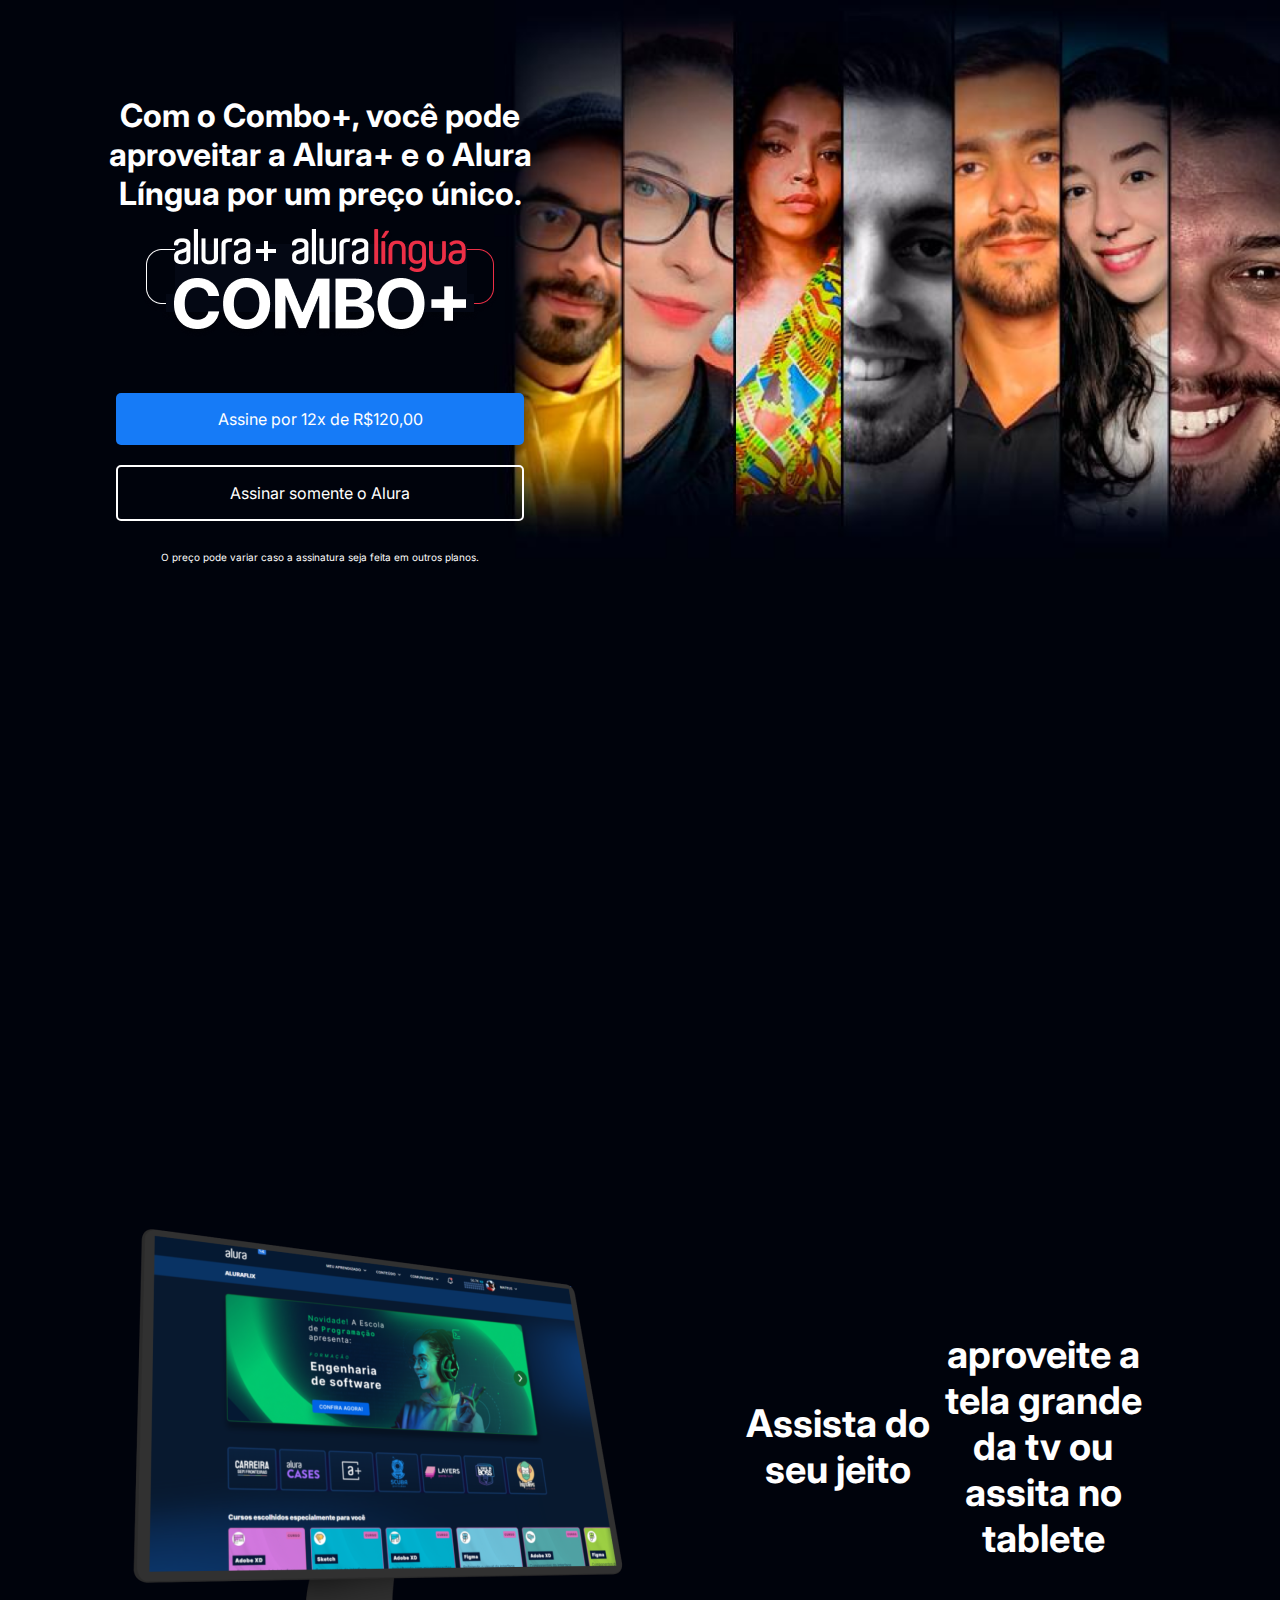
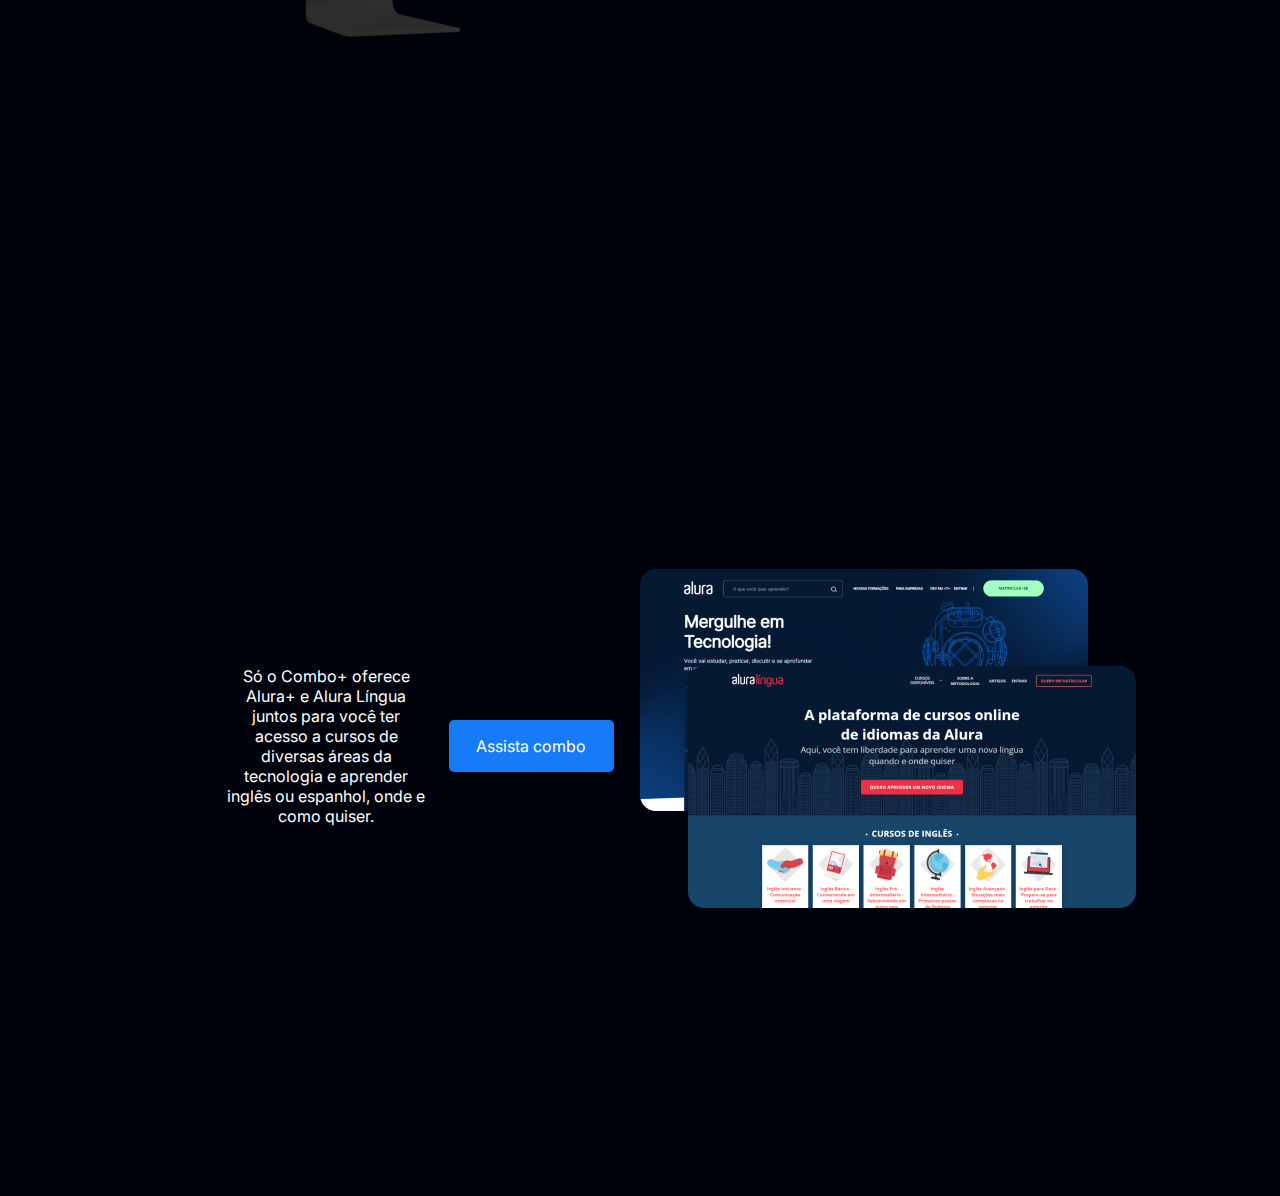
==== mendesflix-2front23-main/index.html @ c1536bf4 "Add files via upload" ====
<!DOCTYPE html>
<html lang="en">
<head>
    <meta charset="UTF-8">
    <meta http-equiv="X-UA-Compatible" content="IE=edge">
    <meta name="viewport" content="width=device-width, initial-scale=1.0">
    <title>MendesFlix</title>
    <link rel="stylesheet" href="css/style.css">
</head>
<body>
    <section class="principal container">
    <div>
    <h1>
        Com o Combo+, você pode aproveitar a Alura+ e o Alura Língua por um preço único.
    </h1>
    <img src="img/combo.png" alt="Combo Alura">

    <a href="#" class="assine_botao">
        Assine por 12x de R$120,00
    </a>
    <a href="#" class="container_botao botao_secundario">
        Assinar somente o Alura
    </a>
    <p class="container_aviso">
        O preço pode variar caso a assinatura seja feita em outros planos.
    </p>
    
</div>
    </section>
    <section class="container secundario">
        <img src="img/assista.png" alt="">
        <div class="container secundario">
            <h2 class="descricao_titulo">Assista do seu jeito</h2>
            <p class="descricao_titulo">
                aproveite a tela grande da tv ou assita no tablete

            </p>
        </div>
    </section>

    <section class="container secundario">
        <div class="container secundario">
            <p class="descricao_texto">
                Só o Combo+ oferece Alura+ e Alura Língua juntos para você ter acesso a cursos de diversas áreas da tecnologia e aprender inglês ou espanhol, onde e como quiser.

            </p>
            <a href="www.alura.com.br" class="container_botao secundario_botao">
                Assista combo
            </a>
        </div>
        <img src="img/Telas.png" alt="">
    </section>
</body>

</html>
---- mendesflix-2front23-main/css/style.css ----
@import url('https://fonts.googleapis.com/css2?family=Inter&display=swap');
:root{
    --branco-principal: #fff;
    --botao-azul: #167BF7;
    --cor-de-fundo: #00030C;
}
body{
    background-color: var(--cor-de-fundo);
    color: var(--branco-principal);
    font-family: 'Inter', sans-serif;

}
*{
    margin: 0;
    padding: 0;
}
.principal{
    background-image: url("../img/background.png");
    background-repeat: no-repeat;
    background-size: contain;
    display: block;
}
.container{
    height: 100vh;
    display: grid;
    grid-template-columns: 50% 50%;
}
.assine_botao, .container_botao{
    background-color: var(--botao-azul);
    border-radius: 5px;
    padding: 1em;
    color: var(--branco-principal);
    text-decoration: none;
    display: block;
    margin: 20px;
}

.botao_secundario{
    background-color: transparent;
    border: 2px solid var(--branco-principal);
}
.container img{
    margin: 1em 0 2em 0;
}
.container div{
    margin: 6em;
    text-align: center;
}
.container_aviso{
    padding: 10px;
    font-size: 10px;
}
.container.secundario{
    width: 80%;
}
.secundario{
    align-items: center;
    margin: 0 auto;
}
.descricao_titulo{
    font-weight: 700;
    font-size: 38px;
    color: var(--branco-principal);
}
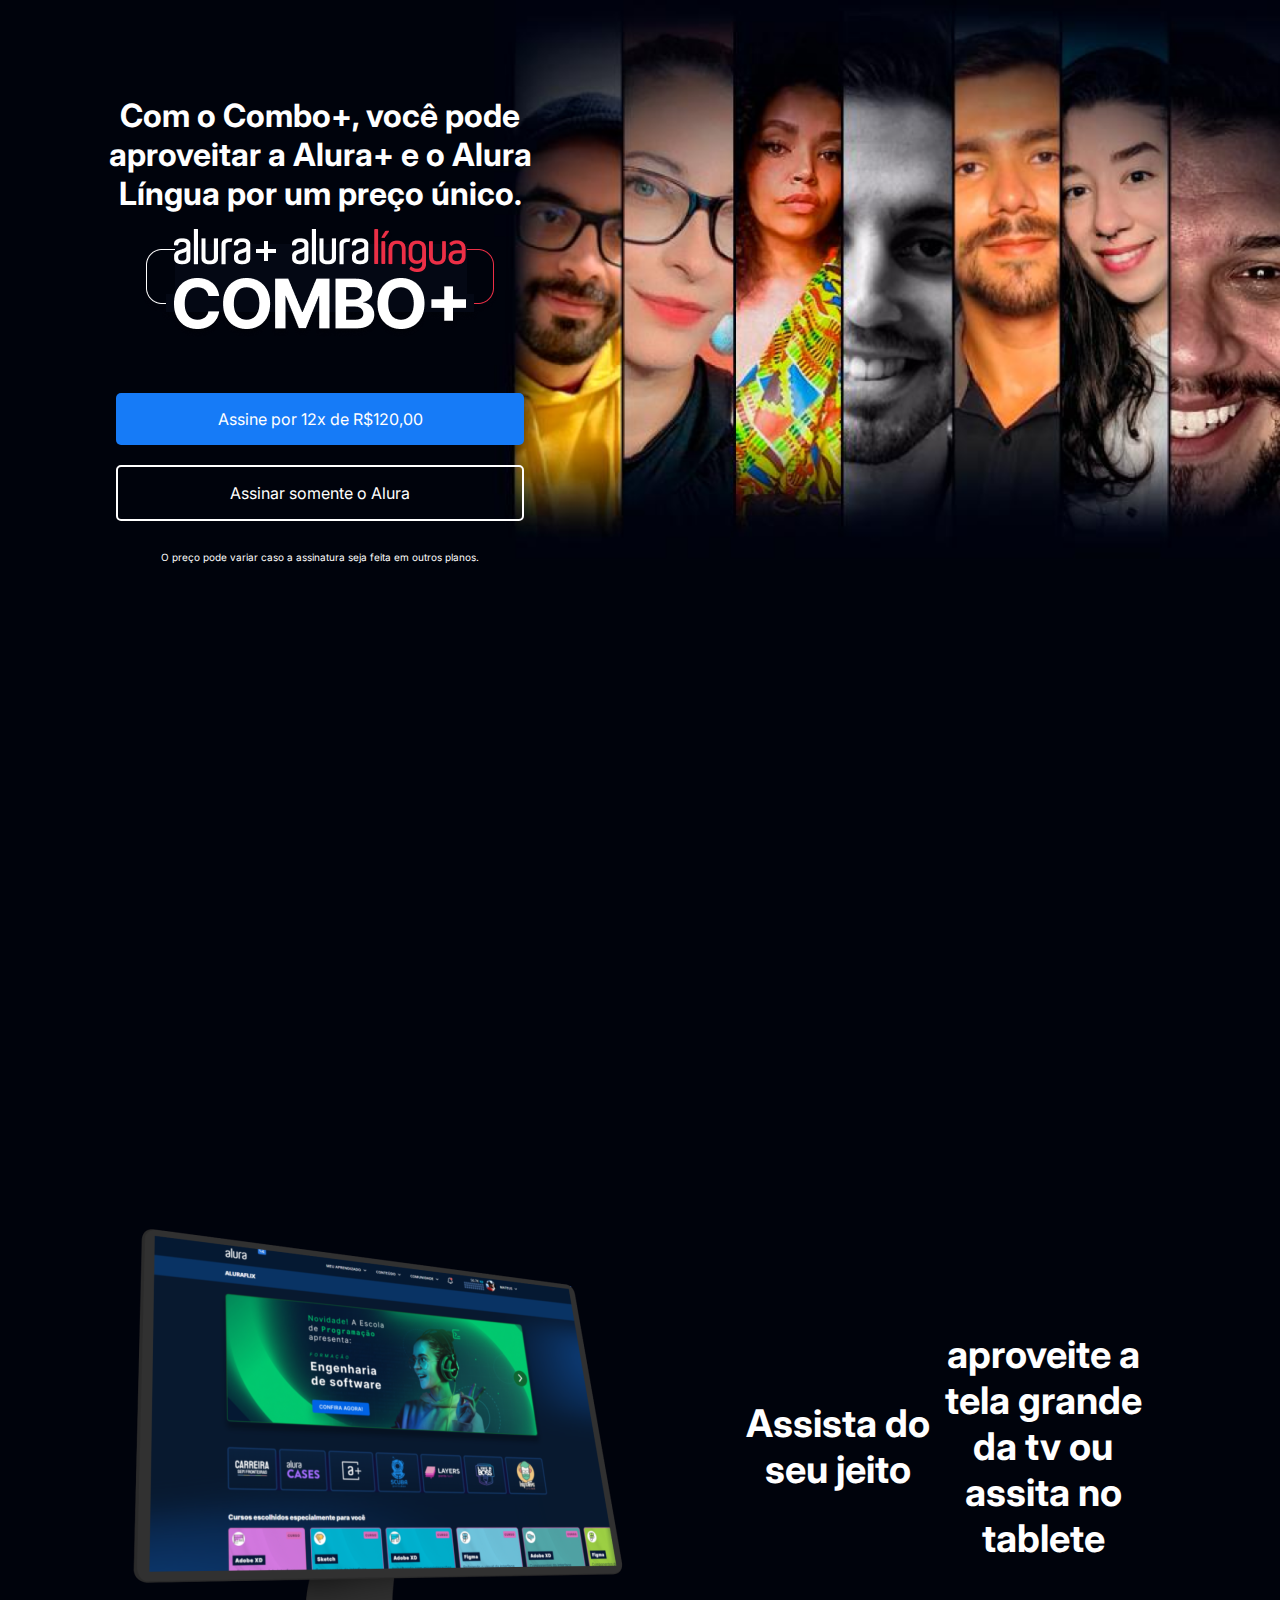
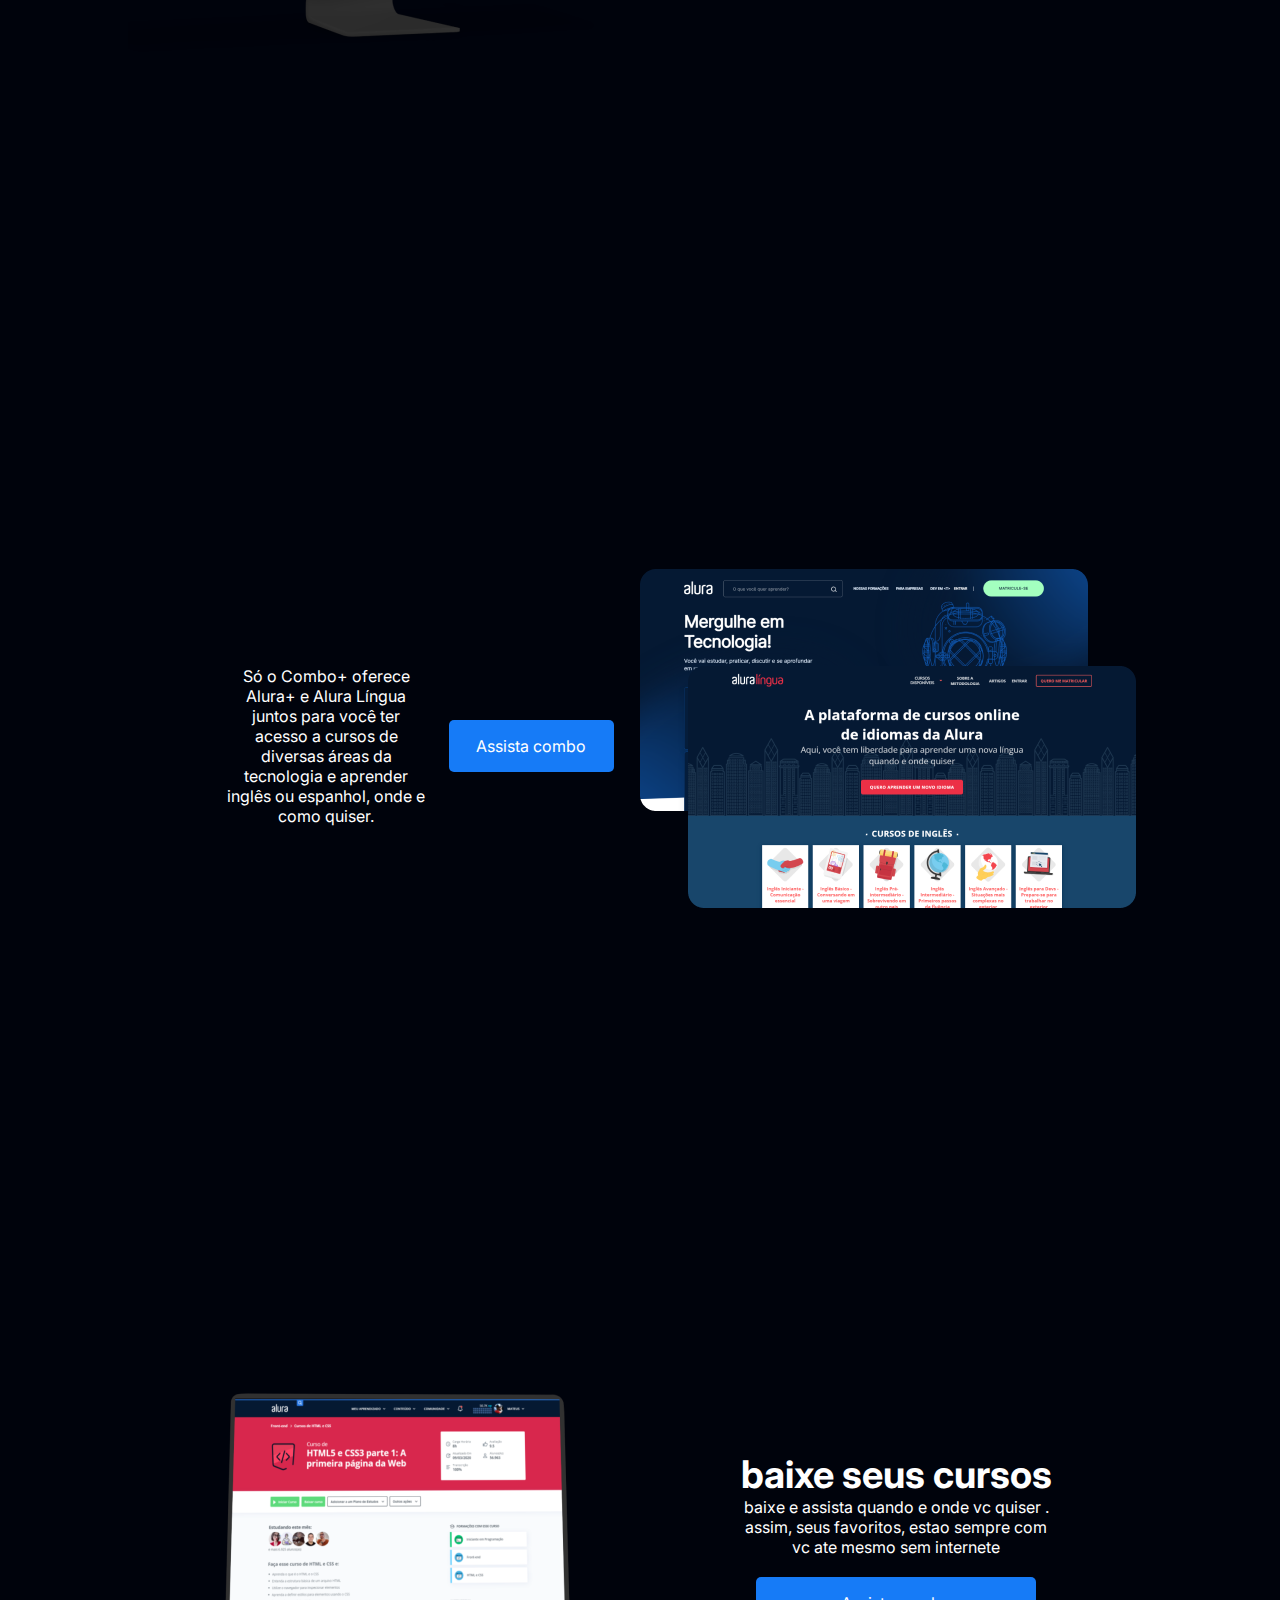
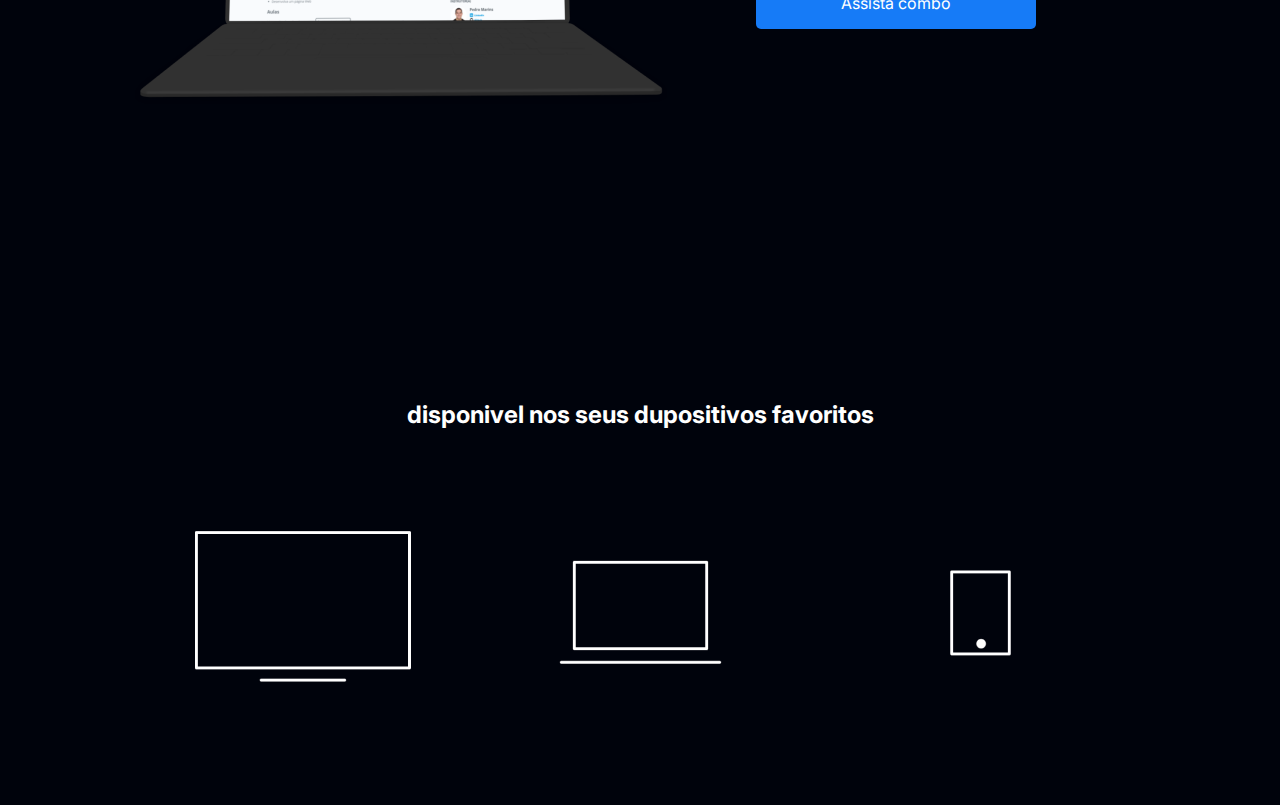
==== commit c2711853: "Add files via upload" ====
--- a/mendesflix-2front23-main/index.html
+++ b/mendesflix-2front23-main/index.html
@@ -50,6 +50,43 @@
         </div>
         <img src="img/Telas.png" alt="">
     </section>
+
+     <section class="container secundario">
+        <img src="img/Notebook.png" alt="Dowlaod">
+        <div class="container_descriçao">
+            <h2 class="descricao_titulo">baixe seus cursos</h2>
+        <p class="descricao_texto">
+              baixe e assista quando e onde vc quiser . assim, seus favoritos, estao sempre com vc ate mesmo sem internete
+
+            </p>
+            <a href="www.alura.com.br" class="container_botao secundario_botao">
+                Assista combo
+            </a>
+        </div>
+    </section>
+    <section class="dispositivos">
+        <h2 class="dispositivos_titulos">
+            disponivel nos seus dupositivos favoritos
+        </h2>
+        <ul class="dispositivos_lista">
+            <li>
+                <img src="img/tv.png" alt="televisao">
+                <h3 class="lista.item"></h3>
+            </li>
+            <li>
+                <img src="img/computador.png" alt="televisao">
+                <h3 class="lista.item"></h3>
+            </li>
+            <li>
+                <img src="img/celular.png" alt="televisao">
+                <h3 class="lista.item"></h3>
+            </li>
+        </ul>
+    </section>
+    <footer class="rodape">
+        <img src="img/logo.png" alt="">
+        
+    </footer>
 </body>
 
 </html>
--- a/mendesflix-2front23-main/css/style.css
+++ b/mendesflix-2front23-main/css/style.css
@@ -62,3 +62,15 @@
     font-size: 38px;
     color: var(--branco-principal);
 }
+.dispositivos_lista{
+    display: flex;
+    justify-content: center;
+    list-style-type: none;
+    margin: 5em 0;
+}
+.dispositivos{
+    text-align: center;
+}
+.lista_item{
+    font-size: 30px;
+}
